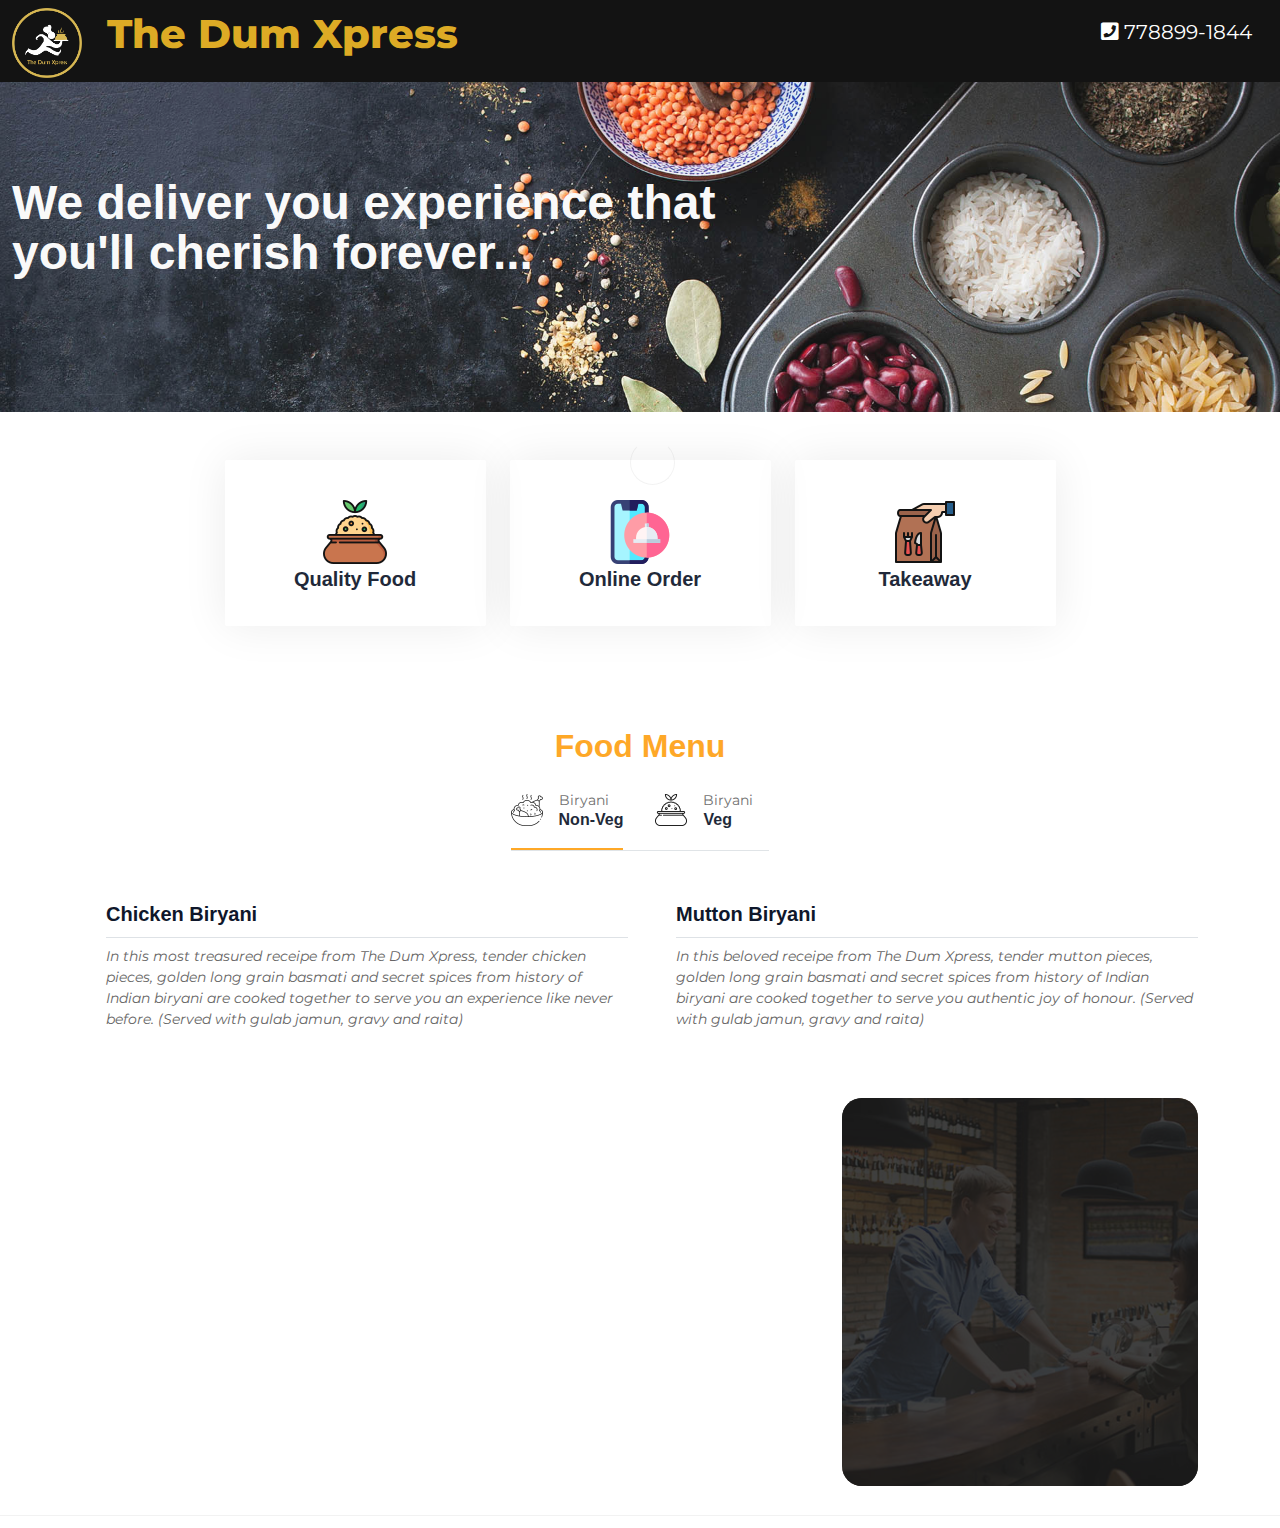
==== index.html @ 3f88f03e "header change" ====
<!DOCTYPE html>
<html lang="en">
<head>
    <title>The Dum Xpress</title>

     <meta charset="UTF-8">
     <meta http-equiv="X-UA-Compatible" content="IE=Edge">
     <meta name="description" content="">
     <meta name="keywords" content="">
     <meta name="author" content="">
     <meta name="viewport" content="initial-scale = 1.0,maximum-scale = 1.0" />
     <link rel="icon" type="image/png"  href="images/logo.png">
    
     <link rel="stylesheet" href="css/font-awesome.min.css">
     <link rel="stylesheet" href="css/animate.css">
     <link rel="stylesheet" href="css/owl.carousel.css">
     <link rel="stylesheet" href="css/owl.theme.default.min.css">
     <link rel="stylesheet" href="css/magnific-popup.css">

     <!-- retron -->
     <!-- Icon Font Stylesheet -->
     <link href="https://cdnjs.cloudflare.com/ajax/libs/font-awesome/5.10.0/css/all.min.css" rel="stylesheet">
     <link href="https://cdn.jsdelivr.net/npm/bootstrap-icons@1.4.1/font/bootstrap-icons.css" rel="stylesheet">

     <!-- Customized Bootstrap Stylesheet -->
     <link href="css/retron/bootstrap.min.css" rel="stylesheet">

     <!-- Template Stylesheet -->
     <link href="css/retron/style.css" rel="stylesheet">
     <!-- MAIN CSS -->
     <link rel="stylesheet" href="css/templatemo-style.css">
</head>
<body class="bg-white">

     <!-- PRE LOADER -->
     <section class="preloader">
          <div class="spinner">

               <span class="spinner-rotate"></span>
               
          </div>
     </section>

     <div class="container-fluid py-1" style="background-color: black;color:white">
        <a class="navbar-brand d-none d-lg-inline" style="color: white;" href="#">
          <img width="70px" height="70px" src="images/logo.png"/>
        </a>
        <a class="navbar-brand mt-2 m-1 d-none d-lg-inline" style="color:#DBA514;font-weight: 800;font-size: 40px" href="#">
           The Dum Xpress
        </a>
        <a class="navbar-brand mt-2" style="float: right;color: white;" href="#">
            <i class="fa fa-phone-square fa-1x "></i>
            778899-1844
        </a>
    </div>

     <!-- HOME -->
     <section id="home" >
        <div class="row p-0 m-0">
            <div class="container p-0 m-0">
                <div class="col-md-8 col-sm-12 m-1 p-2 my-5 py-5">
                     <!-- <h3> &amp;</h3> -->
                     <h1 style="color: #f9f9f9;">We deliver you experience that you'll cherish forever...</h1>
                </div>
           </div>
        </div>
     </section>
     
     <!-- Service Start -->
     <div class="container-xxl py-5">
          <div class="container">
               <div class="row g-4 justify-content-center">
           
               <div class="col-lg-3 col-sm-6 wow fadeInUp text-center" data-wow-delay="0.3s">
                    <div class="service-item rounded pt-3">
                         <div class="p-4">
                            <img src="images/biryani.png" style="color: #FEA116;"/>  
                            <h5>Quality Food</h5>
                         </div>
                    </div>
               </div>
               <div class="col-lg-3 col-sm-6 wow fadeInUp text-center" data-wow-delay="0.5s">
                    <div class="service-item rounded pt-3">
                         <div class="p-4">
                              <img src="images/food-delivery.png" style="color: #FEA116;"/>
                              <h5>Online Order</h5>
                         </div>
                    </div>
               </div>
               <div class="col-lg-3 col-sm-6 wow fadeInUp text-center" data-wow-delay="0.7s">
                    <div class="service-item rounded pt-3">
                         <div class="p-4">
                              <!-- <i class="fa fa-3x fa-headset text-primary mb-4"></i> -->
                              <img src="images/take-away.png" style="color: #FEA116;"/>
                              <h5>Takeaway</h5>
                         </div>
                    </div>
               </div>
               </div>
          </div>
     </div>
     <!-- Service End --> 

     
     <!-- Menu Start -->
     <div class="container-xxl py-5">
          <div class="container">
              <div class="text-center wow fadeInUp" data-wow-delay="0.1s">
                  <h2 class=" text-center text-primary">Food Menu</h5>
              </div>
              <div class="tab-class text-center wow fadeInUp" data-wow-delay="0.1s">
                  <ul class="nav nav-pills d-inline-flex justify-content-center border-bottom mb-5">
                      <li class="nav-item">
                          <a class="d-flex align-items-center text-start mx-3 ms-0 pb-3 active" data-bs-toggle="pill" href="#tab-1">
                              <!-- <i class="fa fa-coffee fa-2x text-primary"></i> -->
                              <img src="images/biryani_menu_nonveg.png" style="color: #FEA116;"/>
                              <div class="ps-3">
                                  <small class="text-body">Biryani</small>
                                  <h6 class="mt-n1 mb-0">Non-Veg</h6>
                              </div>
                          </a>
                      </li>
                      <li class="nav-item">
                          <a class="d-flex align-items-center text-start mx-3 pb-3" data-bs-toggle="pill" href="#tab-2">
                            <img src="images/biryani_menu_veg.png" style="color: #FEA116;"/>
                              <div class="ps-3">
                                  <small class="text-body">Biryani</small>
                                  <h6 class="mt-n1 mb-0">Veg</h6>
                              </div>
                          </a>
                      </li>
                  </ul>
                  <div class="tab-content">
                      <div id="tab-1" class="tab-pane fade show p-0 active">
                          <div class="row g-4">
                              <div class="col-lg-6 col-sm-12">
                                  <div class="d-flex align-items-center">
                                      <div class="w-100 d-flex flex-column text-start ps-4">
                                          <h5 class="d-flex justify-content-between border-bottom pb-2">
                                              <span>Chicken Biryani</span>
                                              <span class="text-primary"></span>
                                          </h5>
                                          <small class="fst-italic">In this most treasured receipe from The Dum Xpress, tender chicken pieces, golden long grain basmati
                                             and secret spices from history of Indian biryani are cooked together to serve you an experience like never before.  (Served with gulab jamun, gravy and raita)</small>
                                      </div>
                                  </div>
                              </div>
                              <div class="col-lg-6 col-sm-12">
                                  <div class="d-flex align-items-center">
                                      <div class="w-100 d-flex flex-column text-start ps-4">
                                          <h5 class="d-flex justify-content-between border-bottom pb-2">
                                              <span>Mutton Biryani</span>
                                              <span class="text-primary"></span>
                                          </h5>
                                          <small class="fst-italic">In this beloved receipe from The Dum Xpress, tender mutton pieces, golden long grain basmati
                                            and secret spices from history of Indian biryani are cooked together to serve you authentic joy of honour.  (Served with gulab jamun, gravy and raita)</small>
                                      </div>
                                  </div>
                              </div>
                              <!-- <div class="col-lg-6 col-sm-12">
                                  <div class="d-flex align-items-center">
                                      <div class="w-100 d-flex flex-column text-start ps-4">
                                          <h5 class="d-flex justify-content-between border-bottom pb-2">
                                              <span>Chicken Biryani Medium</span>
                                              <span class="text-primary">$115</span>
                                          </h5>
                                          <small class="fst-italic">Ipsum ipsum clita erat amet dolor justo diam</small>
                                      </div>
                                  </div>
                              </div>
                              <div class="col-lg-6 col-sm-12">
                                  <div class="d-flex align-items-center">
                                      <div class="w-100 d-flex flex-column text-start ps-4">
                                          <h5 class="d-flex justify-content-between border-bottom pb-2">
                                              <span>Mutton Biryani Medium</span>
                                              <span class="text-primary">$115</span>
                                          </h5>
                                          <small class="fst-italic">Ipsum ipsum clita erat amet dolor justo diam</small>
                                      </div>
                                  </div>
                              </div>
                              <div class="col-lg-6 col-sm-12">
                                  <div class="d-flex align-items-center">
                                      <div class="w-100 d-flex flex-column text-start ps-4">
                                          <h5 class="d-flex justify-content-between border-bottom pb-2">
                                              <span>Chicken Biryani Big</span>
                                              <span class="text-primary">$115</span>
                                          </h5>
                                          <small class="fst-italic">Ipsum ipsum clita erat amet dolor justo diam</small>
                                      </div>
                                  </div>
                              </div>
                              <div class="col-lg-6 col-sm-12">
                                  <div class="d-flex align-items-center">
                                      <div class="w-100 d-flex flex-column text-start ps-4">
                                          <h5 class="d-flex justify-content-between border-bottom pb-2">
                                              <span>Mutton Biryani Big</span>
                                              <span class="text-primary">$115</span>
                                          </h5>
                                          <small class="fst-italic">Ipsum ipsum clita erat amet dolor justo diam</small>
                                      </div>
                                  </div>
                              </div> -->
                          </div>
                      </div>
                      <div id="tab-2" class="tab-pane fade show p-0">
                          <div class="row g-4">
                              <div class="col-lg-6 col-sm-12">
                                  <div class="d-flex align-items-center">
                                      <div class="w-100 d-flex flex-column text-start ps-4">
                                          <h5 class="d-flex justify-content-between border-bottom pb-2">
                                              <span>Veg Biryani</span>
                                              <span class="text-primary"></span>
                                          </h5>
                                          <small class="fst-italic">In this most edored receipe from The Dum Xpress, fresh hand picked vegitables, long grain basmati
                                            and secret spices from history of Indian biryani are cooked together to fill you heart with full of glory.  (Served with gulab jamun, gravy and raita)</small>
                                      </div>
                                  </div>
                              </div>
                              <!-- <div class="col-lg-6 col-sm-12">
                                  <div class="d-flex align-items-center">
                                      <div class="w-100 d-flex flex-column text-start ps-4">
                                          <h5 class="d-flex justify-content-between border-bottom pb-2">
                                              <span>Veg Biryani Medium</span>
                                              <span class="text-primary">$115</span>
                                          </h5>
                                          <small class="fst-italic">Ipsum ipsum clita erat amet dolor justo diam</small>
                                      </div>
                                  </div>
                              </div>
                              <div class="col-lg-6 col-sm-12">
                                  <div class="d-flex align-items-center">
                                      <div class="w-100 d-flex flex-column text-start ps-4">
                                          <h5 class="d-flex justify-content-between border-bottom pb-2">
                                              <span>Veg Biryani Big</span>
                                              <span class="text-primary">$115</span>
                                          </h5>
                                          <small class="fst-italic">Ipsum ipsum clita erat amet dolor justo diam</small>
                                      </div>
                                  </div>
                              </div> -->
                          </div>
                      </div>
                  </div>
              </div>
          </div>
     </div>
     <!-- Menu End -->

     <!-- CONTACT -->
     <section id="contact" data-stellar-background-ratio="0.5" style="padding: 20px 0;">
          <div class="container">
               <div class="row">
	<!-- How to change your own map point
            1. Go to Google Maps
            2. Click on your location point
            3. Click "Share" and choose "Embed map" tab
            4. Copy only URL and paste it within the src="" field below
	-->
                    <div class="wow fadeInUp col-md-8 col-sm-12" data-wow-delay="0.4s">
                         <div id="google-map">
                              <iframe src="https://www.google.com/maps/embed?pb=!1m14!1m8!1m3!1d14887.042581620892!2d79.0320627!3d21.1221067!3m2!1i1024!2i768!4f13.1!3m3!1m2!1s0x3bd4c1aa6cbe391d%3A0x4a31691887460ad0!2sThe%20Dum%20Xpress!5e0!3m2!1sen!2sin!4v1685769042332!5m2!1sen!2sin" allowfullscreen></iframe>
                         </div>
                    </div>    
                    <div class="col-md-4 col-sm-12">
                        <div class="footer-info footer-open-hour">
                            <div class="section-title">
                                 <h2 class="wow fadeInUp" data-wow-delay="0.2s">Contact Us</h2>
                            </div>
                            <div class="wow fadeInUp" data-wow-delay="0.4s">
                                <div>
                                    <strong>Mobile Number</strong>
                                    <p>778899-1844</p>
                                 </div>
                                 <div>
                                      <strong>Email</strong>
                                      <p>info@thedumxpress.com</p>
                                 </div>
                            </div>
                            <div class="section-title">
                                <h2 class="wow fadeInUp" data-wow-delay="0.2s">Open Hours</h2>
                            </div>
                            <div class="wow fadeInUp" data-wow-delay="0.4s">
                                <div>
                                     <strong>Tuesday to Sunday</strong>
                                     <p>3:00 PM - 11:00 PM</p>
                                </div>
                                <div>
                                    <strong>Monday</strong>
                                    <p>Closed</p>
                                 </div>
                            </div>
                        </div>
                    </div>

               </div>
          </div>
     </section>          

    <div style="border-top: 1px solid rgba(0,0,0,0.05); padding: 6px 0; padding-bottom: 6px;"></div>
    
     <!-- SCRIPTS -->
     <script src="js/jquery.js"></script>
     <script src="js/bootstrap.min.js"></script>
     <script src="js/jquery.stellar.min.js"></script>
     <script src="js/wow.min.js"></script>
     <script src="js/owl.carousel.min.js"></script>
     <script src="js/jquery.magnific-popup.min.js"></script>
     <script src="js/smoothscroll.js"></script>
     <script src="js/custom.js"></script>

     <!-- JavaScript Libraries -->
    <script src="https://cdn.jsdelivr.net/npm/bootstrap@5.0.0/dist/js/bootstrap.bundle.min.js"></script>
    <script src="lib/easing/easing.min.js"></script>
    <script src="lib/waypoints/waypoints.min.js"></script>
    <script src="lib/counterup/counterup.min.js"></script>
    <script src="lib/tempusdominus/js/moment.min.js"></script>
    <script src="lib/tempusdominus/js/moment-timezone.min.js"></script>
    <script src="lib/tempusdominus/js/tempusdominus-bootstrap-4.min.js"></script>

    <!-- Template Javascript -->
    <script src="js/main.js"></script>

</body>
</html>
---- css/retron/style.css ----
/********** Template CSS **********/
:root {
    --primary: #FEA116;
    --light: #F1F8FF;
    --dark: #0F172B;
}

.ff-secondary {
    font-family: 'Pacifico', cursive;
}

.fw-medium {
    font-weight: 600 !important;
}

.fw-semi-bold {
    font-weight: 700 !important;
}

.back-to-top {
    position: fixed;
    display: none;
    right: 45px;
    bottom: 45px;
    z-index: 99;
}


/*** Spinner ***/
#spinner {
    opacity: 0;
    visibility: hidden;
    transition: opacity .5s ease-out, visibility 0s linear .5s;
    z-index: 99999;
}

#spinner.show {
    transition: opacity .5s ease-out, visibility 0s linear 0s;
    visibility: visible;
    opacity: 1;
}


/*** Button ***/
.btn {
    font-family: 'Nunito', sans-serif;
    font-weight: 500;
    text-transform: uppercase;
    transition: .5s;
}

.btn.btn-primary,
.btn.btn-secondary {
    color: #FFFFFF;
}

.btn-square {
    width: 38px;
    height: 38px;
}

.btn-sm-square {
    width: 32px;
    height: 32px;
}

.btn-lg-square {
    width: 48px;
    height: 48px;
}

.btn-square,
.btn-sm-square,
.btn-lg-square {
    padding: 0;
    display: flex;
    align-items: center;
    justify-content: center;
    font-weight: normal;
    border-radius: 2px;
}


/*** Navbar ***/
.navbar-dark .navbar-nav .nav-link {
    position: relative;
    margin-left: 25px;
    padding: 35px 0;
    font-size: 15px;
    color: var(--light) !important;
    text-transform: uppercase;
    font-weight: 500;
    outline: none;
    transition: .5s;
}

.sticky-top.navbar-dark .navbar-nav .nav-link {
    padding: 20px 0;
}

.navbar-dark .navbar-nav .nav-link:hover,
.navbar-dark .navbar-nav .nav-link.active {
    color: var(--primary) !important;
}

.navbar-dark .navbar-brand img {
    max-height: 60px;
    transition: .5s;
}

.sticky-top.navbar-dark .navbar-brand img {
    max-height: 45px;
}

@media (max-width: 991.98px) {
    .sticky-top.navbar-dark {
        position: relative;
    }

    .navbar-dark .navbar-collapse {
        margin-top: 15px;
        border-top: 1px solid rgba(255, 255, 255, .1)
    }

    .navbar-dark .navbar-nav .nav-link,
    .sticky-top.navbar-dark .navbar-nav .nav-link {
        padding: 10px 0;
        margin-left: 0;
    }

    .navbar-dark .navbar-brand img {
        max-height: 45px;
    }
}

@media (min-width: 992px) {
    .navbar-dark {
        position: absolute;
        width: 100%;
        top: 0;
        left: 0;
        z-index: 999;
        background: transparent !important;
    }
    
    .sticky-top.navbar-dark {
        position: fixed;
        background: var(--dark) !important;
    }
}


/*** Hero Header ***/
.hero-header {
    background: linear-gradient(rgba(15, 23, 43, .9), rgba(15, 23, 43, .9)), url(../img/bg-hero.jpg);
    background-position: center center;
    background-repeat: no-repeat;
    background-size: cover;
}

.hero-header img {
    animation: imgRotate 50s linear infinite;
}

@keyframes imgRotate { 
    100% { 
        transform: rotate(360deg); 
    } 
}

.breadcrumb-item + .breadcrumb-item::before {
    color: rgba(255, 255, 255, .5);
}


/*** Section Title ***/
.section-title {
    position: relative;
    display: inline-block;
}
/* 
.section-title::before {
    position: absolute;
    content: "";
    width: 45px;
    height: 2px;
    top: 50%;
    left: -55px;
    margin-top: -1px;
    background: var(--primary);
}

.section-title::after {
    position: absolute;
    content: "";
    width: 45px;
    height: 2px;
    top: 50%;
    right: -55px;
    margin-top: -1px;
    background: var(--primary);
} */

.section-title.text-start::before,
.section-title.text-end::after {
    display: none;
}


/*** Service ***/
.service-item {
    box-shadow: 0 0 45px rgba(0, 0, 0, .08);
    transition: .5s;
}

.service-item:hover {
    background: var(--primary);
}

.service-item * {
    transition: .5s;
}

.service-item:hover * {
    color: var(--light) !important;
}


/*** Food Menu ***/
.nav-pills .nav-item .active {
    border-bottom: 2px solid var(--primary);
}


/*** Youtube Video ***/
.video {
    position: relative;
    height: 100%;
    min-height: 500px;
    background: linear-gradient(rgba(15, 23, 43, .1), rgba(15, 23, 43, .1)), url(../img/video.jpg);
    background-position: center center;
    background-repeat: no-repeat;
    background-size: cover;
}

.video .btn-play {
    position: absolute;
    z-index: 3;
    top: 50%;
    left: 50%;
    transform: translateX(-50%) translateY(-50%);
    box-sizing: content-box;
    display: block;
    width: 32px;
    height: 44px;
    border-radius: 50%;
    border: none;
    outline: none;
    padding: 18px 20px 18px 28px;
}

.video .btn-play:before {
    content: "";
    position: absolute;
    z-index: 0;
    left: 50%;
    top: 50%;
    transform: translateX(-50%) translateY(-50%);
    display: block;
    width: 100px;
    height: 100px;
    background: var(--primary);
    border-radius: 50%;
    animation: pulse-border 1500ms ease-out infinite;
}

.video .btn-play:after {
    content: "";
    position: absolute;
    z-index: 1;
    left: 50%;
    top: 50%;
    transform: translateX(-50%) translateY(-50%);
    display: block;
    width: 100px;
    height: 100px;
    background: var(--primary);
    border-radius: 50%;
    transition: all 200ms;
}

.video .btn-play img {
    position: relative;
    z-index: 3;
    max-width: 100%;
    width: auto;
    height: auto;
}

.video .btn-play span {
    display: block;
    position: relative;
    z-index: 3;
    width: 0;
    height: 0;
    border-left: 32px solid var(--dark);
    border-top: 22px solid transparent;
    border-bottom: 22px solid transparent;
}

@keyframes pulse-border {
    0% {
        transform: translateX(-50%) translateY(-50%) translateZ(0) scale(1);
        opacity: 1;
    }

    100% {
        transform: translateX(-50%) translateY(-50%) translateZ(0) scale(1.5);
        opacity: 0;
    }
}

#videoModal {
    z-index: 99999;
}

#videoModal .modal-dialog {
    position: relative;
    max-width: 800px;
    margin: 60px auto 0 auto;
}

#videoModal .modal-body {
    position: relative;
    padding: 0px;
}

#videoModal .close {
    position: absolute;
    width: 30px;
    height: 30px;
    right: 0px;
    top: -30px;
    z-index: 999;
    font-size: 30px;
    font-weight: normal;
    color: #FFFFFF;
    background: #000000;
    opacity: 1;
}


/*** Team ***/
.team-item {
    box-shadow: 0 0 45px rgba(0, 0, 0, .08);
    height: calc(100% - 38px);
    transition: .5s;
}

.team-item img {
    transition: .5s;
}

.team-item:hover img {
    transform: scale(1.1);
}

.team-item:hover {
    height: 100%;
}

.team-item .btn {
    border-radius: 38px 38px 0 0;
}


/*** Testimonial ***/
.testimonial-carousel .owl-item .testimonial-item,
.testimonial-carousel .owl-item.center .testimonial-item * {
    transition: .5s;
}

.testimonial-carousel .owl-item.center .testimonial-item {
    background: var(--primary) !important;
    border-color: var(--primary) !important;
}

.testimonial-carousel .owl-item.center .testimonial-item * {
    color: var(--light) !important;
}

.testimonial-carousel .owl-dots {
    margin-top: 24px;
    display: flex;
    align-items: flex-end;
    justify-content: center;
}

.testimonial-carousel .owl-dot {
    position: relative;
    display: inline-block;
    margin: 0 5px;
    width: 15px;
    height: 15px;
    border: 1px solid #CCCCCC;
    border-radius: 15px;
    transition: .5s;
}

.testimonial-carousel .owl-dot.active {
    background: var(--primary);
    border-color: var(--primary);
}


/*** Footer ***/
.footer .btn.btn-social {
    margin-right: 5px;
    width: 35px;
    height: 35px;
    display: flex;
    align-items: center;
    justify-content: center;
    color: var(--light);
    border: 1px solid #FFFFFF;
    border-radius: 35px;
    transition: .3s;
}

.footer .btn.btn-social:hover {
    color: var(--primary);
}

.footer .btn.btn-link {
    display: block;
    margin-bottom: 5px;
    padding: 0;
    text-align: left;
    color: #FFFFFF;
    font-size: 15px;
    font-weight: normal;
    text-transform: capitalize;
    transition: .3s;
}

.footer .btn.btn-link::before {
    position: relative;
    content: "\f105";
    font-family: "Font Awesome 5 Free";
    font-weight: 900;
    margin-right: 10px;
}

.footer .btn.btn-link:hover {
    letter-spacing: 1px;
    box-shadow: none;
}

.footer .copyright {
    padding: 25px 0;
    font-size: 15px;
    border-top: 1px solid rgba(256, 256, 256, .1);
}

.footer .copyright a {
    color: var(--light);
}

.footer .footer-menu a {
    margin-right: 15px;
    padding-right: 15px;
    border-right: 1px solid rgba(255, 255, 255, .1);
}

.footer .footer-menu a:last-child {
    margin-right: 0;
    padding-right: 0;
    border-right: none;
}
---- css/templatemo-style.css ----
/*

Eatery Cafe Template 

http://www.templatemo.com/tm-515-eatery

*/

  @import url('https://fonts.googleapis.com/css?family=Montserrat:400,700');

  body {
    background: #ffffff;
    font-family: 'Montserrat', sans-serif;
    overflow-x: hidden;
  }



  /*---------------------------------------
     TYPOGRAPHY              
  -----------------------------------------*/

  h1,h2,h3,h4,h5,h6 {
    font-weight: bold;
    line-height: inherit;
  }

  h1 {
    color: #252525;
    font-size: 3em;
    line-height: 50px;
  }

  h2 {
    color: #353535;
    font-size: 2em;
    padding-bottom: 10px;
  }

  h3 {
    font-size: 1.5em;
    margin-bottom: 0;
  }

  h3,
  h3 a {
    color: #454545;
  }

  p {
    color: #757575;
    font-size: 14px;
    font-weight: normal;
    line-height: 24px;
  }



  /*---------------------------------------
     GENERAL               
  -----------------------------------------*/

  html{
    -webkit-font-smoothing: antialiased;
  }

  a {
    color: #252525;
    -webkit-transition: 0.5s;
    transition: 0.5s;
    text-decoration: none !important;
  }

  a:hover, a:active, a:focus {
    color: #ce3232;
    outline: none;
  }

  ::-webkit-scrollbar{
    width: 8px;
    height: 8px;
  }

  ::-webkit-scrollbar-thumb {
    cursor: pointer;
    background: #000000;
  }

  .section-title {
    padding-bottom: 40px;
  }

  .section-title h2 {
    margin: 0;
  }

  .section-title h4 {
    color: #bfbdbd;
    font-size: 10px;
    letter-spacing: 1px;
    text-transform: uppercase;
    margin-top: 0;
  }

  .overlay {
    background: rgba(0,0,0,0.5);
    position: absolute;
    top: 0;
    right: 0;
    bottom: 0;
    left: 0;
    width: 100%;
    height: 100%;
  }

  section {
    position: relative;
    padding: 100px 0;
  }

  #team, 
  #menu,
  #testimonial {
    text-align: center;
  }

  .about-image img,
  .team-thumb img {
    width: 100%;
  }
  
  #google-map iframe {
    border: 0;
    width: 100%;
    height: 390px;
  }



  /*---------------------------------------
     BUTTONS               
  -----------------------------------------*/

  .section-btn {
    background: #ce3232;
    border-radius: 0;
    border: 0;
    color: #f9f9f9;
    font-size: inherit;
    font-weight: normal;
    padding: 10px 25px;
    transition: 0.5s 0.2s;
  }



  /*---------------------------------------
       PRE LOADER              
  -----------------------------------------*/

  .preloader {
    position: fixed;
    top: 0;
    left: 0;
    width: 100%;
    height: 100%;
    z-index: 99999;
    display: flex;
    flex-flow: row nowrap;
    justify-content: center;
    align-items: center;
    background: none repeat scroll 0 0 #ffffff;
  }

  .spinner {
    border: 1px solid transparent;
    border-radius: 3px;
    position: relative;
  }

  .spinner:before {
    content: '';
    box-sizing: border-box;
    position: absolute;
    top: 50%;
    left: 50%;
    width: 45px;
    height: 45px;
    margin-top: -10px;
    margin-left: -10px;
    border-radius: 50%;
    border: 1px solid #575757;
    border-top-color: #ffffff;
    animation: spinner .9s linear infinite;
  }

  @-webkit-@keyframes spinner {
    to {transform: rotate(360deg);}
  }

  @keyframes spinner {
    to {transform: rotate(360deg);}
  }



  /*---------------------------------------
      MENU              
  -----------------------------------------*/

  .custom-navbar {
    border: none;
    margin-bottom: 0;
    padding: 12px 0;
  }

  .custom-navbar .navbar-brand {
    color: #ffffff;
    font-size: 18px;
    font-weight: bold;
  }

  .custom-navbar .navbar-brand span {
    color: #ce3232;
  }

  .top-nav-collapse {
    background: #ffffff;
  }

  .custom-navbar .navbar-nav.navbar-nav-first {
    margin-left: 8em;
  }

  .custom-navbar .navbar-nav.navbar-right li a {
    padding-right: 12px;
    padding-left: 12px;
  }

  .custom-navbar .navbar-nav.navbar-right .section-btn {
    display: inline-block;
    margin: 0.2em 0 0 1em;
  }

  .custom-navbar .navbar-nav.navbar-right .section-btn:hover {
    background: #292929;
    color: #ffffff;
  }

  .custom-navbar .navbar-nav.navbar-right .section-btn:focus {
    color: #ffffff;
  }

  .custom-navbar .navbar-nav.navbar-right .section-btn a {
    padding: 10px 25px;
  }

  .custom-navbar .nav .section-btn a:hover {
    color: #ffffff;
  }

  .custom-navbar .nav li a {
    font-size: 12px;
    font-weight: bold;
    color: #ffffff;
    padding-right: 22px;
    padding-left: 22px;
    text-transform: uppercase;
  }

  .custom-navbar .nav li a:hover {
    background: transparent;
    color: #ce3232;
  }

  .custom-navbar .navbar-nav > li > a:hover,
  .custom-navbar .navbar-nav > li > a:focus {
    background-color: transparent;
  }

  .custom-navbar .nav li.active > a {
    background-color: transparent;
    color: #ce3232;
  }

  .custom-navbar .navbar-toggle {
    border: none;
    padding-top: 10px;
  }

  .custom-navbar .navbar-toggle {
    background-color: transparent;
  }

  .custom-navbar .navbar-toggle .icon-bar {
    background: #252525;
    border-color: transparent;
  }

  @media(min-width:768px) {
    .custom-navbar {
      border-bottom: 0;
      background: 0 0; 
    }

    .custom-navbar.top-nav-collapse {
      background: #ffffff;
      -webkit-box-shadow: 0 1px 30px rgba(0, 0, 0, 0.1);
      -moz-box-shadow: 0 1px 30px rgba(0, 0, 0, 0.1);
      box-shadow: 0 1px 30px rgba(0, 0, 0, 0.1);
      padding: 12px 0;
    }

    .top-nav-collapse .navbar-brand {
      color: #454545;
    }

    .top-nav-collapse .nav li a {
      color: #575757;
    }

    .top-nav-collapse .nav .section-btn a {
      color: #ffffff;
    }
  }



  /*---------------------------------------
      HOME              
  -----------------------------------------*/

  #home {
    padding: 0;
  }

  #home h1 {
    color: #ffffff;
    padding-bottom: 30px;
  }

  #home h3 {
    color: #f9f9f9;
    font-size: 14px;
    line-height: inherit;
    letter-spacing: 2px;
    text-transform: uppercase;
    margin: 0;
  }

  @media (min-width: 768px) {
    .slider .col-md-8 {
      padding-left: 0;
    }
  }

  .slider .owl-dots {
    position: absolute;
    top: 50%;
    right: 2em;
    justify-content: center;
  }

  .owl-theme .owl-dots .owl-dot {
    display: block;
  }

  .owl-theme .owl-dots .owl-dot span {
    width: 12px;
    height: 12px;
    margin: 7px 10px;
    border: 2px solid #d9d9d9;
    background: transparent;
    display: block;
    -webkit-backface-visibility: visible;
    transition: opacity 200ms ease;
    border-radius: 30px;
  }

  .owl-theme .owl-dots .owl-dot.active span, .owl-theme .owl-dots .owl-dot:hover span {
    background-color: #ffffff;
    border-color: transparent;
  }

  .slider .caption {
    display: flex;
    justify-content: center;
    flex-direction: column;
    text-align: left;
    background-color: rgba(20,20,20,0.2);
    height: 100%;
    color: #fff;
    cursor: e-resize;
    padding: 4em 0 0 2em;
  }

  .slider .item {
    background-position: inherit;
    background-repeat: no-repeat;
    background-attachment: local;
    background-size: cover;
    height: 650px;
  }

  .slider .item-first {
    background-image: url(../images/slider-image1.jpg);
  }

  .slider .item-second {
    background-image: url(../images/slider-image2.jpg);
  }

  .slider .item-third {
    background-image: url(../images/slider-image3.jpg);
  }

  .slider .item-second .section-btn {
    background: #292929;
  }

  .slider .item-second .section-btn:hover {
    background: #ffffff;
  }

  .slider .item-third .section-btn {
    background: transparent;
    border: 1px solid #ffffff;
  }

  .slider .item-third .section-btn:hover,
  .slider .item-third .section-btn:focus {
    background: #ce3232;
    border-color: transparent;
    color: #ffffff;
  }



  /*---------------------------------------
      ABOUT              
  -----------------------------------------*/

  #about {
    padding-bottom: 0;
  }

  .about-info {
    padding: 0 6em 5em 0;
  }

  .about-info .section-title {
    padding-bottom: 20px;
  }

  .about-image {
    position: absolute;
  }



  /*---------------------------------------
      TEAM              
  -----------------------------------------*/

  #team {
    background: #f9f9f9;
  }

  .team-thumb {
    position: relative;
    overflow: hidden;
    cursor: pointer;
  }

  .team-info {
    padding: 10px 30px 20px 30px;
  }

  .team-thumb .team-hover {
    position: absolute;
    background: #1c1c1c;
    width: 100%;
    height: 100%;
    top: 0;
    right: 0;
    bottom: 0;
    left: 0;
    text-align: center;
    opacity: 0;
    transform: translateY(100%);
    transition: 0.5s 0.2s;
  }

  .team-thumb:hover .team-hover {
    opacity: 0.95;
    transition-delay: 0.3s;
    transform: translateY(0);
  }

  .team-thumb img {
    transition: 0.5s 0.2s;
  }

  .team-thumb:hover img {
    transform: scale(1.2);
  }

  .team-thumb .social-icon li a {
    background: #292929;
    border-radius: 100%;
    width: 50px;
    height: 50px;
    line-height: 50px;
    color: #d9d9d9;
    font-size: 20px;
    margin: 15px 5px 0 5px;
  }

  .team-thumb .team-item {
    position: absolute;
    top: 50%;
    left: 50%;
    -webkit-transform: translate(-50%,-50%);
    -moz-transform: translate(-50%,-50%);
    transform: translate(-50%,-50%);
  }

  .team-item h4 {
    color: #ffffff;
  }

  .team-info p {
    color: #bfbdbd;
    font-size: 12px;
    font-weight: bold;
    letter-spacing: 1px;
    text-transform: uppercase;
    margin-top: 5px;
  }



  /*---------------------------------------
     MENU              
  -----------------------------------------*/

  #menu {
    padding-bottom: 0;
  }

  #menu .container {
    width: 100%;
  }

  #menu .col-md-4 {
    margin: 0;
    padding: 0;
  }

  .menu-thumb img {
    width: 100%;
    transition: 0.5s;
  }

  .menu-thumb:hover img {
    transform: scale(1.15);
  }

  #menu .menu-thumb {
    overflow: hidden;
    position: relative;
    cursor: pointer;
    width: 102%;
  }

  .menu-thumb .menu-info {
    position: absolute;
    top: 60%;
    left: 0px;
    right: 0px;
    bottom: 0px;
    text-align: left;
    padding: 25px 30px;
    transition: 0.5s 0.2s;
  }

  .menu-info .menu-item {
    float: left;
  }

  .menu-info .menu-price {
    float: right;
  }

  .menu-info .menu-price span {
    font-size: 20px;
    font-weight: bold;
    line-height: normal;
    display: block;
    margin-top: 10px;
  }

  .menu-thumb .menu-info h3,
  .menu-thumb .menu-info p,
  .menu-thumb .menu-info span {
    transform: translateY(100%);
    opacity: 0;
    display: block;
    transition: 0.5s 0.2s;
    color: #ffffff;
    z-index: 2;
    position: relative;
  }

  .menu-thumb .menu-info h3 {
    margin-top: 0;
  }

  .menu-thumb .menu-info p {
    color: #d9d9d9;
    text-transform: uppercase;
    font-size: 10px;
    font-weight: bold;
    letter-spacing: 1px;
  }

  .menu-thumb:hover .menu-info h3,
  .menu-thumb:hover .menu-info p,
  .menu-thumb:hover .menu-info span {
    transform: translateY(0px);
    opacity: 1;
  }

  .menu-thumb:hover .menu-info {
    background: rgba(0,0,0,0.8);
  }



  /*---------------------------------------
      TESTIMONIAL             
  -----------------------------------------*/

  #testimonial {
    background: url('../images/testimonial-bg.jpg') center center no-repeat;
    background-size: cover;
  }

  #testimonial .owl-dots {
    position: relative;
    top: 0;
    right: 0;
    justify-content: center;
  }

  #testimonial .owl-theme .owl-dots .owl-dot,
  #testimonial .owl-theme .owl-dots .owl-dot span {
    display: inline-block;
  }

  #testimonial .owl-theme .owl-dots .owl-dot span {
    margin: 20px 5px;
  }

  #testimonial h2 {
    color: #ffffff;
  }

  #testimonial p,
  .tst-author h4,
  .tst-author span {
    display: inline;
  }

  #testimonial p {
    color: #d9d9d9;
    font-size: 20px;
    line-height: 35px;
  }

  .tst-author {
    margin-top: 20px;
  }

  .tst-author h4,
  .tst-author span {
    color: #b2b2b2;
  }

  .tst-author span {
    margin-left: 5px;
  }



  /*---------------------------------------
      CONTACT             
  -----------------------------------------*/

  #contact .section-title {
    padding-bottom: 0;
  }

  #contact .text-success,
  #contact .text-danger {
    display: none;
  }

  #contact .form-control {
    background: transparent;
    border: 0;
    border-bottom: 1px solid #dddddd;
    border-radius: 0;
    box-shadow: none;
    font-size: 14px;
    font-weight: normal;
    margin-bottom: 15px;
    transition: all ease-in-out 0.4s;
  }

  #contact .form-control:hover,
  #contact .form-control:focus {
    border-bottom-color: #c9c9c9;
  }

  #contact input {
    height: 55px;
  }

  #contact button#cf-submit {
    background: #ce3232;
    border-radius: 0;
    border: 0;
    color: #ffffff;
    font-weight: bold;
    height: 50px;
  }

  #contact button#cf-submit:hover {
    background: #292929;
    color: #ffffff;
  }



  /*---------------------------------------
     FOOTER              
  -----------------------------------------*/

  footer {
    border-top: 1px solid rgba(0,0,0,0.05);
    padding: 120px 0;
    padding-bottom: 80px;
  }

  footer .section-title {
    padding-bottom: 10px;
  }

  footer h2 {
    font-size: 20px;
  }

  footer a,
  footer p {
    color: #909090;
  }

  footer strong {
    color: #d9d9d9;
  }

  footer address p {
    margin-bottom: 0;
  }

  .footer-info,
  footer .social-icon {
    margin-top: 20px;
  }

  .footer-open-hour {
    background: #ce3232;
    background: url('../images/footer-open-hour-bg.jpg') center center no-repeat;
    background-size: cover;
    border-radius: 20px;
    margin-top: 0;
    padding: 8px 8px 8px 25px;
    overflow: hidden;
    position: relative;
    z-index: 22;
  }

  .footer-open-hour::after {
    background: rgba(29,29,29,0.85);
    content: "";
    position: absolute;
    top: 0;
    right: 0;
    bottom: 0;
    left: 0;
    width: 100%;
    height: 100%;
    z-index: -2222;
  }

  .footer-open-hour h2 {
    color: #ffffff;
  }

  .footer-open-hour p {
    color: #d9d9d9;
  }

  .footer-open-hour strong {
    color: #f9f9f9;
  }



  /*---------------------------------------
     SOCIAL ICON              
  -----------------------------------------*/

  .social-icon {
    position: relative;
    padding: 0;
    margin: 0;
  }

  .social-icon li {
    display: inline-block;
    list-style: none;
    margin-bottom: 5px;
  }

  .social-icon li a {
    border-radius: 100px;
    color: #ce3232;
    font-size: 15px;
    width: 35px;
    height: 35px;
    line-height: 35px;
    text-decoration: none;
    text-align: center;
    transition: all 0.4s ease-in-out;
    position: relative;
  }

  .social-icon li a:hover {
    background: #ce3232;
    color: #ffffff;
  }



  /*---------------------------------------
     RESPONSIVE STYLES              
  -----------------------------------------*/

  @media screen and (max-width: 1170px) {
    .custom-navbar .navbar-nav.navbar-nav-first {
      margin-left: inherit;
    }
  }


  @media only screen and (max-width: 1200px) {
    .about-info {
      padding-right: 0;
    }

    .about-image {
      position: relative;
    }
  }


  @media only screen and (max-width: 992px) {
    section {
      padding: 60px 0;
    }

    .custom-navbar .section-btn {
      margin-left: 1em;
    }

    .slider .item {
      background-position: center;
    }

    .about-info {
      padding: 0;
    }

    .team-info {
      margin-bottom: 50px;
    }

    #menu .menu-thumb {
      width: 103%;
    }

    #testimonial {
      background-position: 50% 0 !important;
    }

    #google-map,
    .footer-info {
      margin-bottom: 50px;
    }
  }


  @media only screen and (min-width: 768px) and (max-width: 991px) {
    .custom-navbar .nav li a {
      padding-right: 10px;
      padding-left: 10px;
    }
  }

  @media only screen and (max-width: 767px) {
    h1 {
      font-size: 2.5em;
    }

    h1,h2,h3 {
      line-height: normal;
    }

    .custom-navbar {
      background: #ffffff;
      -webkit-box-shadow: 0 1px 30px rgba(0, 0, 0, 0.1);
      -moz-box-shadow: 0 1px 30px rgba(0, 0, 0, 0.1);
      box-shadow: 0 1px 30px rgba(0, 0, 0, 0.1);
      padding: 10px 0;
      text-align: center;
    }

    .custom-navbar .nav li a {
      line-height: normal;
      padding: 10px;
    }

    .custom-navbar .navbar-brand,
    .top-nav-collapse .navbar-brand {
      color: #252525;
      font-weight: 600;
    }

    .custom-navbar .nav li a,
    .top-nav-collapse .nav li a {
      color: #575757;
    }

    .custom-navbar .navbar-nav.navbar-right li {
      display: inline-block;
    }

    .custom-navbar .navbar-nav.navbar-right .section-btn {
      display: block !important;
      width: 50%;
      margin: 10px auto 10px auto;
      padding: 10px;
    }

    .custom-navbar .section-btn a {
      color: #ffffff !important;
    }

    .slider .caption {
      padding: 0;
    }

    .menu-thumb .menu-info {
      top: 80%;
    }

    footer {
      padding: 60px 0;
      padding-bottom: 60px;
    }

    .footer-open-hour {
      right: 0;
      bottom: 0;
      margin-top: 30px;
    }
  }


  @media only screen and (max-width: 580px) {
    h1 {
      font-size: 2.1em;
    }

    h2 {
      font-size: 1.8em;
    }

    .menu-thumb .menu-info {
      top: 60%;
    }
  }

  #home{
    background-image: url(../images/slider-image1.jpg);
    background-size: cover; 
  }

  .navbar-header a,   .navbar-header h1{
      display: inline;
      vertical-align: top;
      font-family: 'Open Sans', sans-serif;
  }
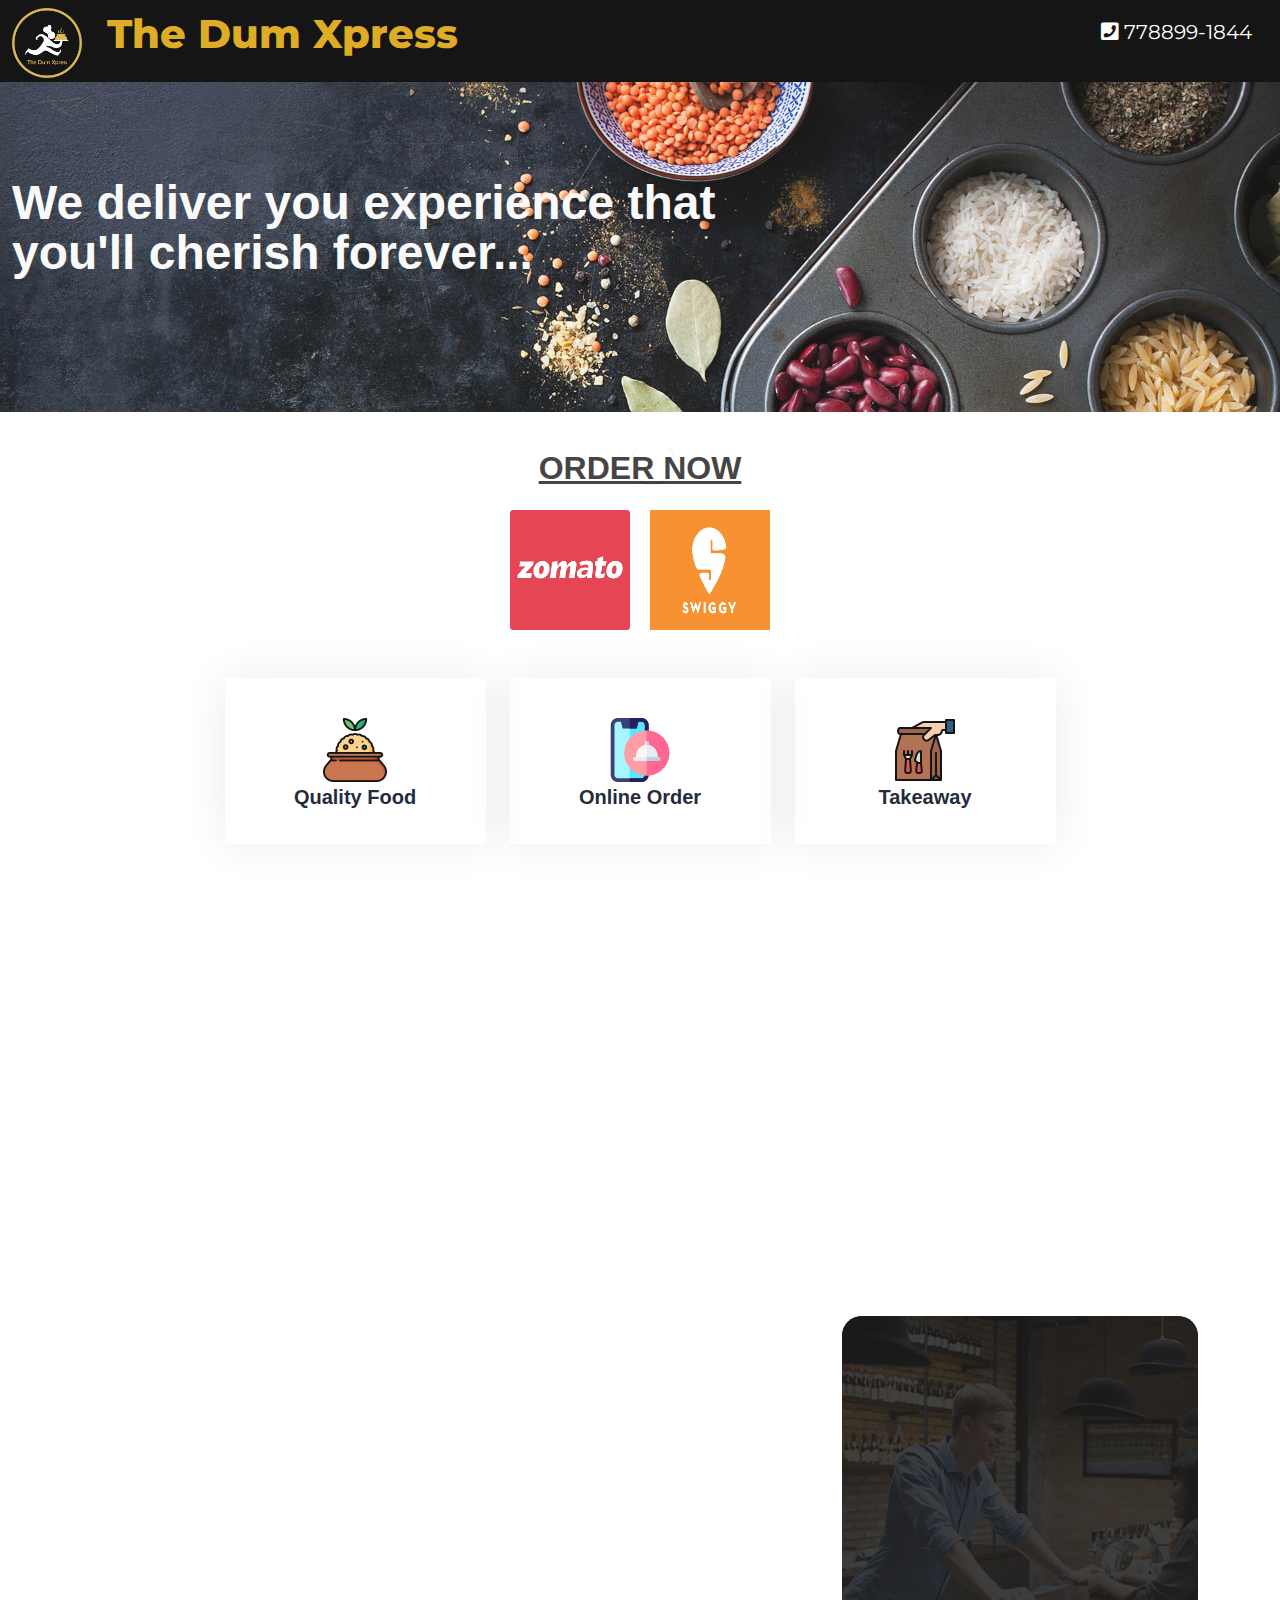
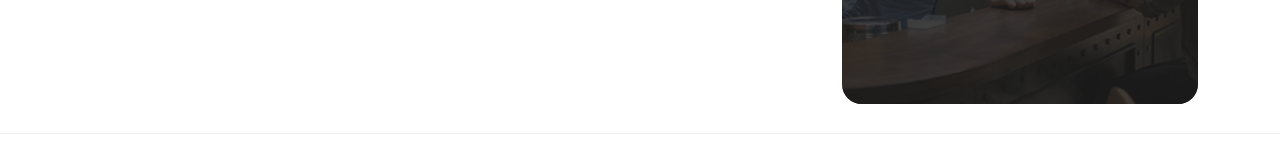
==== commit 289c5e72: "added: zomato swiggy link" ====
--- a/index.html
+++ b/index.html
@@ -42,9 +42,10 @@
      </section>
 
      <div class="container-fluid py-1" style="background-color: black;color:white">
-        <a class="navbar-brand d-none d-lg-inline" style="color: white;" href="#">
+        <a class="navbar-brand" style="color: white;" href="#">
           <img width="70px" height="70px" src="images/logo.png"/>
         </a>
+      
         <a class="navbar-brand mt-2 m-1 d-none d-lg-inline" style="color:#DBA514;font-weight: 800;font-size: 40px" href="#">
            The Dum Xpress
         </a>
@@ -66,6 +67,18 @@
         </div>
      </section>
      
+     <!-- Order Now -->
+    <div class="row g-4 mt-2 justify-content-center">
+        <div class="col-lg-3 col-sm-6 wow fadeInUp text-center" >
+            <h2><u>ORDER NOW</u></h2>
+            <a href="https://link.zomato.com/xqzv/rshare?id=52244365305637d8" class="px-2">
+                <img src="images/zomato.png" width="120" height="120"/>
+            </a>
+            <a href="https://www.swiggy.com/direct/brand/438894?source=swiggy-direct&subSource=generic" class="px-2">
+                <img src="images/swiggy.png" width="120" height="120"/>
+            </a>
+        </div>
+    </div>
      <!-- Service Start -->
      <div class="container-xxl py-5">
           <div class="container">
@@ -283,7 +296,7 @@
                             <div class="wow fadeInUp" data-wow-delay="0.4s">
                                 <div>
                                      <strong>Tuesday to Sunday</strong>
-                                     <p>3:00 PM - 11:00 PM</p>
+                                     <p>12:00 PM - 11:00 PM</p>
                                 </div>
                                 <div>
                                     <strong>Monday</strong>
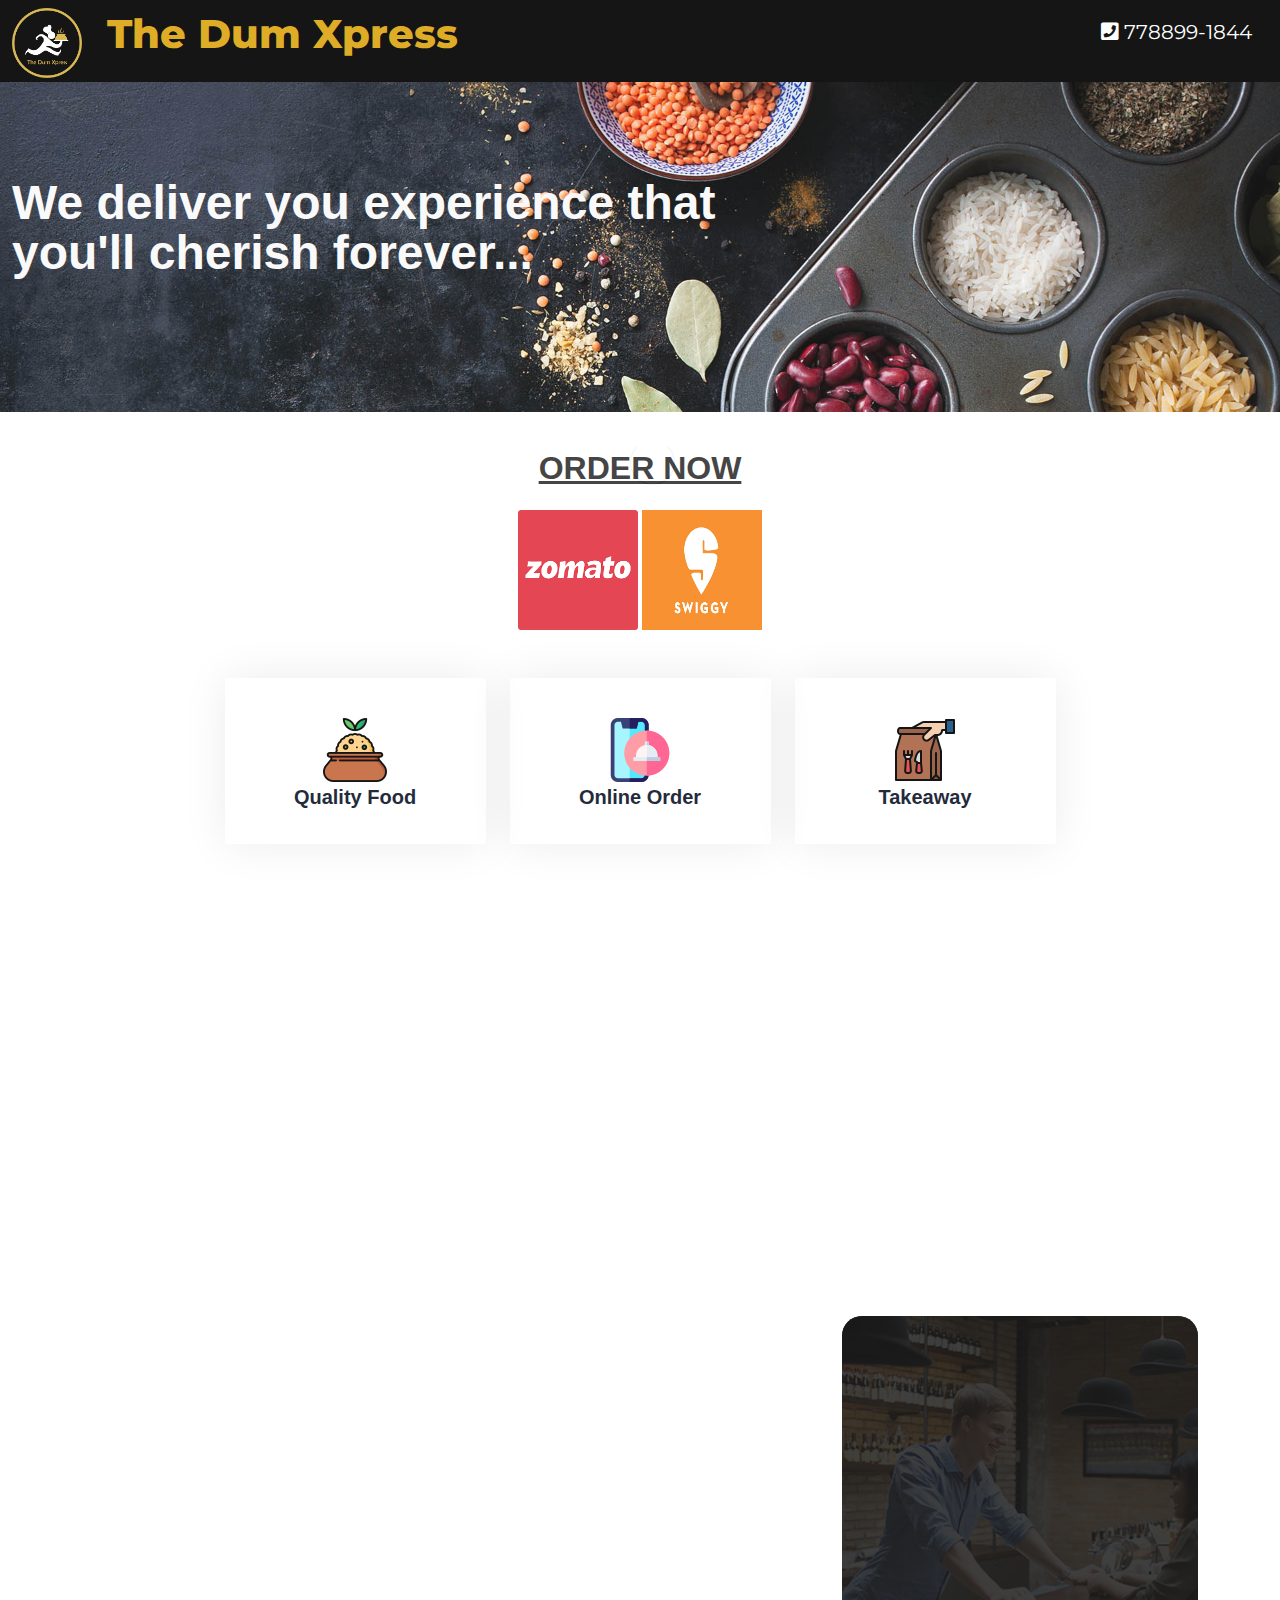
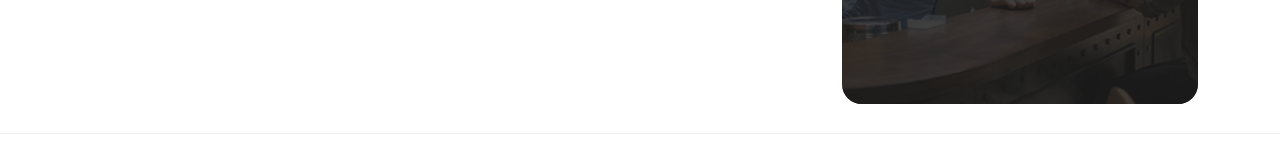
==== commit 5fd92975: "fix: zomato swiggy link" ====
--- a/index.html
+++ b/index.html
@@ -69,12 +69,12 @@
      
      <!-- Order Now -->
     <div class="row g-4 mt-2 justify-content-center">
-        <div class="col-lg-3 col-sm-6 wow fadeInUp text-center" >
+        <div class="col-lg-12 col-sm-12 wow fadeInUp text-center" >
             <h2><u>ORDER NOW</u></h2>
-            <a href="https://link.zomato.com/xqzv/rshare?id=52244365305637d8" class="px-2">
+            <a href="https://link.zomato.com/xqzv/rshare?id=52244365305637d8" >
                 <img src="images/zomato.png" width="120" height="120"/>
             </a>
-            <a href="https://www.swiggy.com/direct/brand/438894?source=swiggy-direct&subSource=generic" class="px-2">
+            <a href="https://www.swiggy.com/direct/brand/438894?source=swiggy-direct&subSource=generic" >
                 <img src="images/swiggy.png" width="120" height="120"/>
             </a>
         </div>
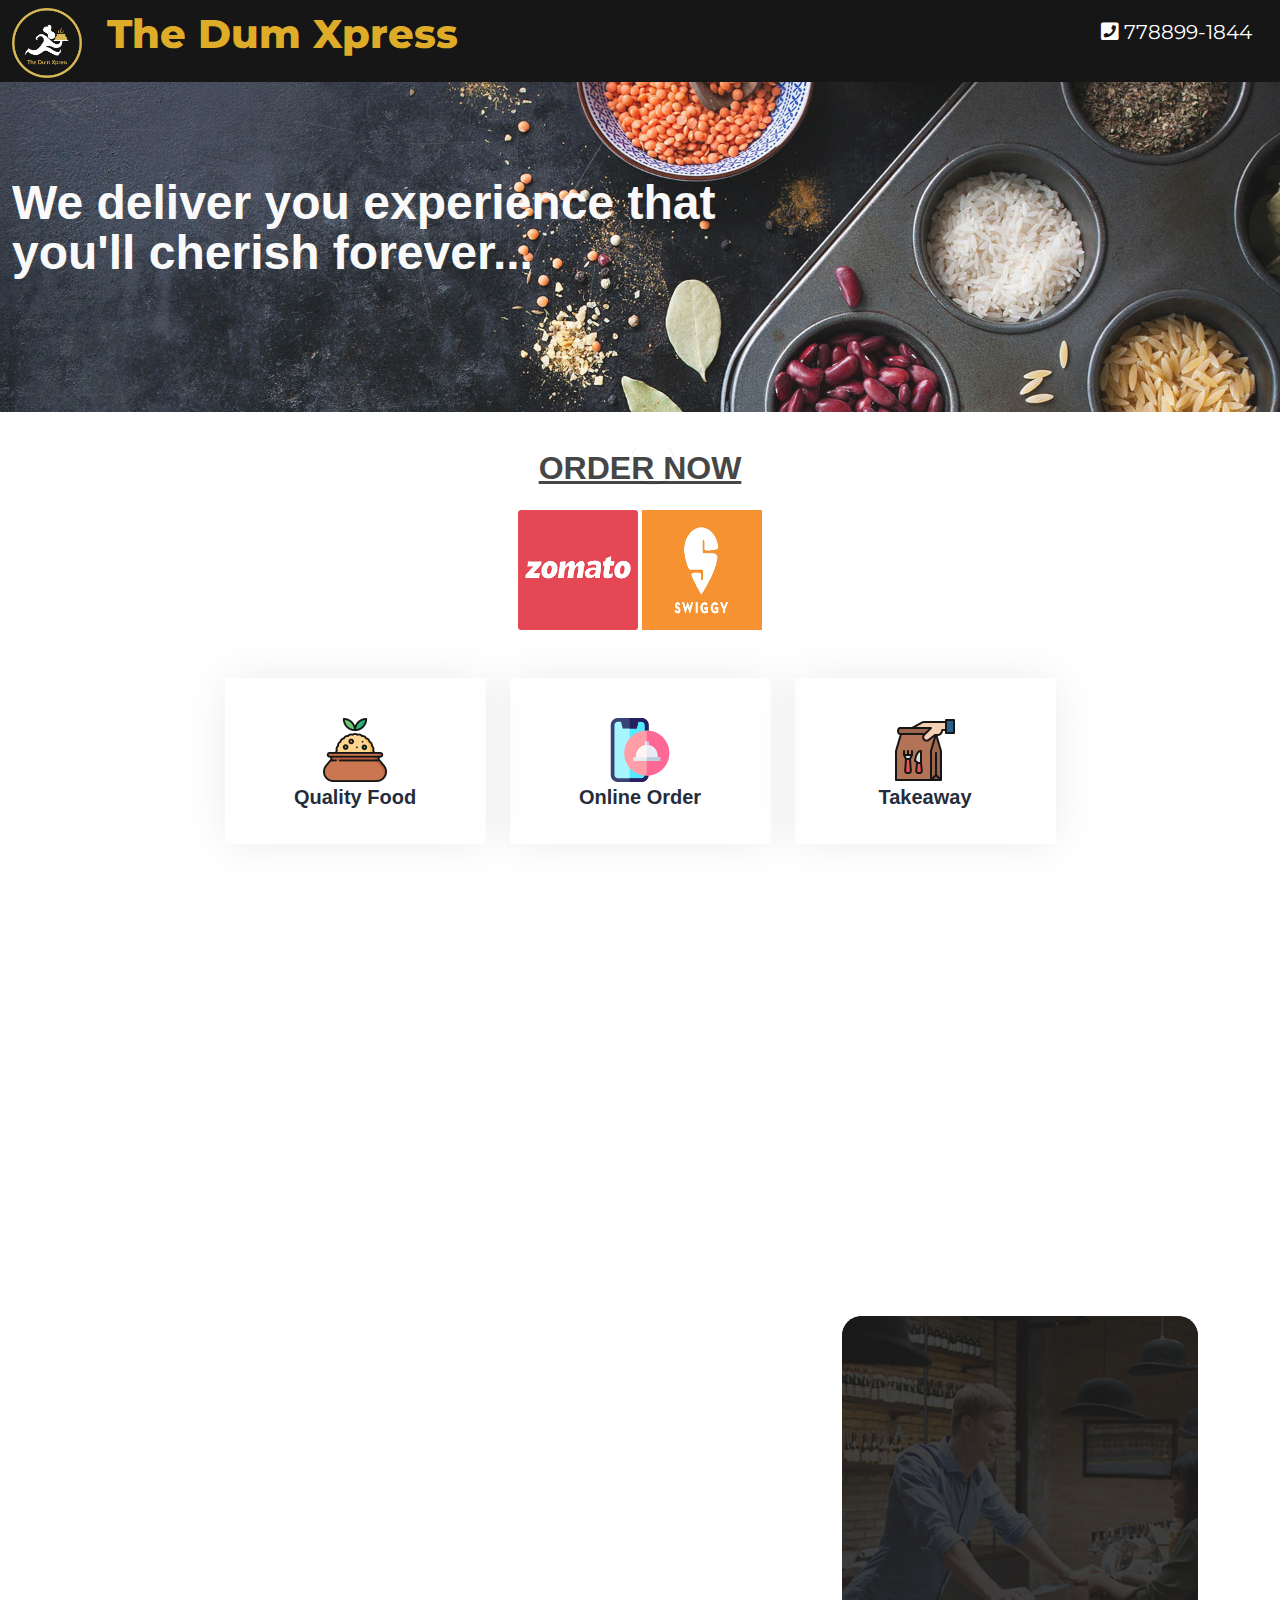
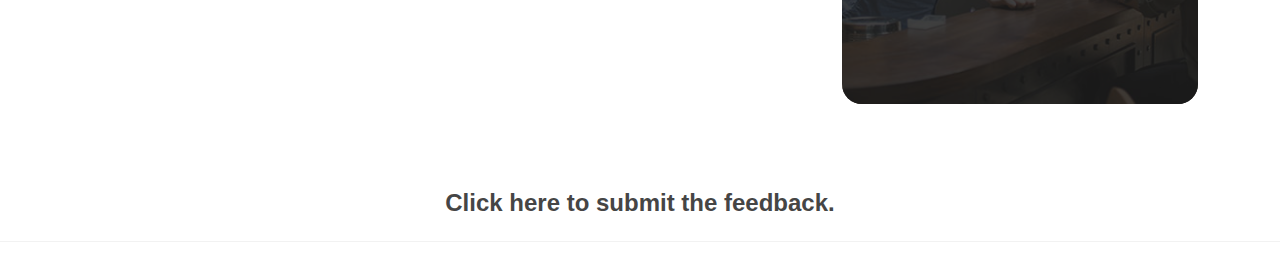
==== commit da16d6b4: "added: feedback form v5" ====
--- a/index.html
+++ b/index.html
@@ -310,6 +310,17 @@
           </div>
      </section>          
 
+    <section style="padding: 20px 0;" id="feedback">
+        <div class="row g-4 mt-2 justify-content-center">
+            <div class="col-lg-12 col-sm-12 text-center" >
+                <h3>
+                  <a href="https://docs.google.com/forms/d/e/1FAIpQLSf1m9kudQblJL9ufFYhzLcLrA2tqHqgk-AgD1fOOibiODsLPQ/viewform?usp=sf_link" >
+                    Click here to submit the feedback.
+                  </a>
+                </h3>
+            </div>
+        </div>
+    </section>
     <div style="border-top: 1px solid rgba(0,0,0,0.05); padding: 6px 0; padding-bottom: 6px;"></div>
     
      <!-- SCRIPTS -->
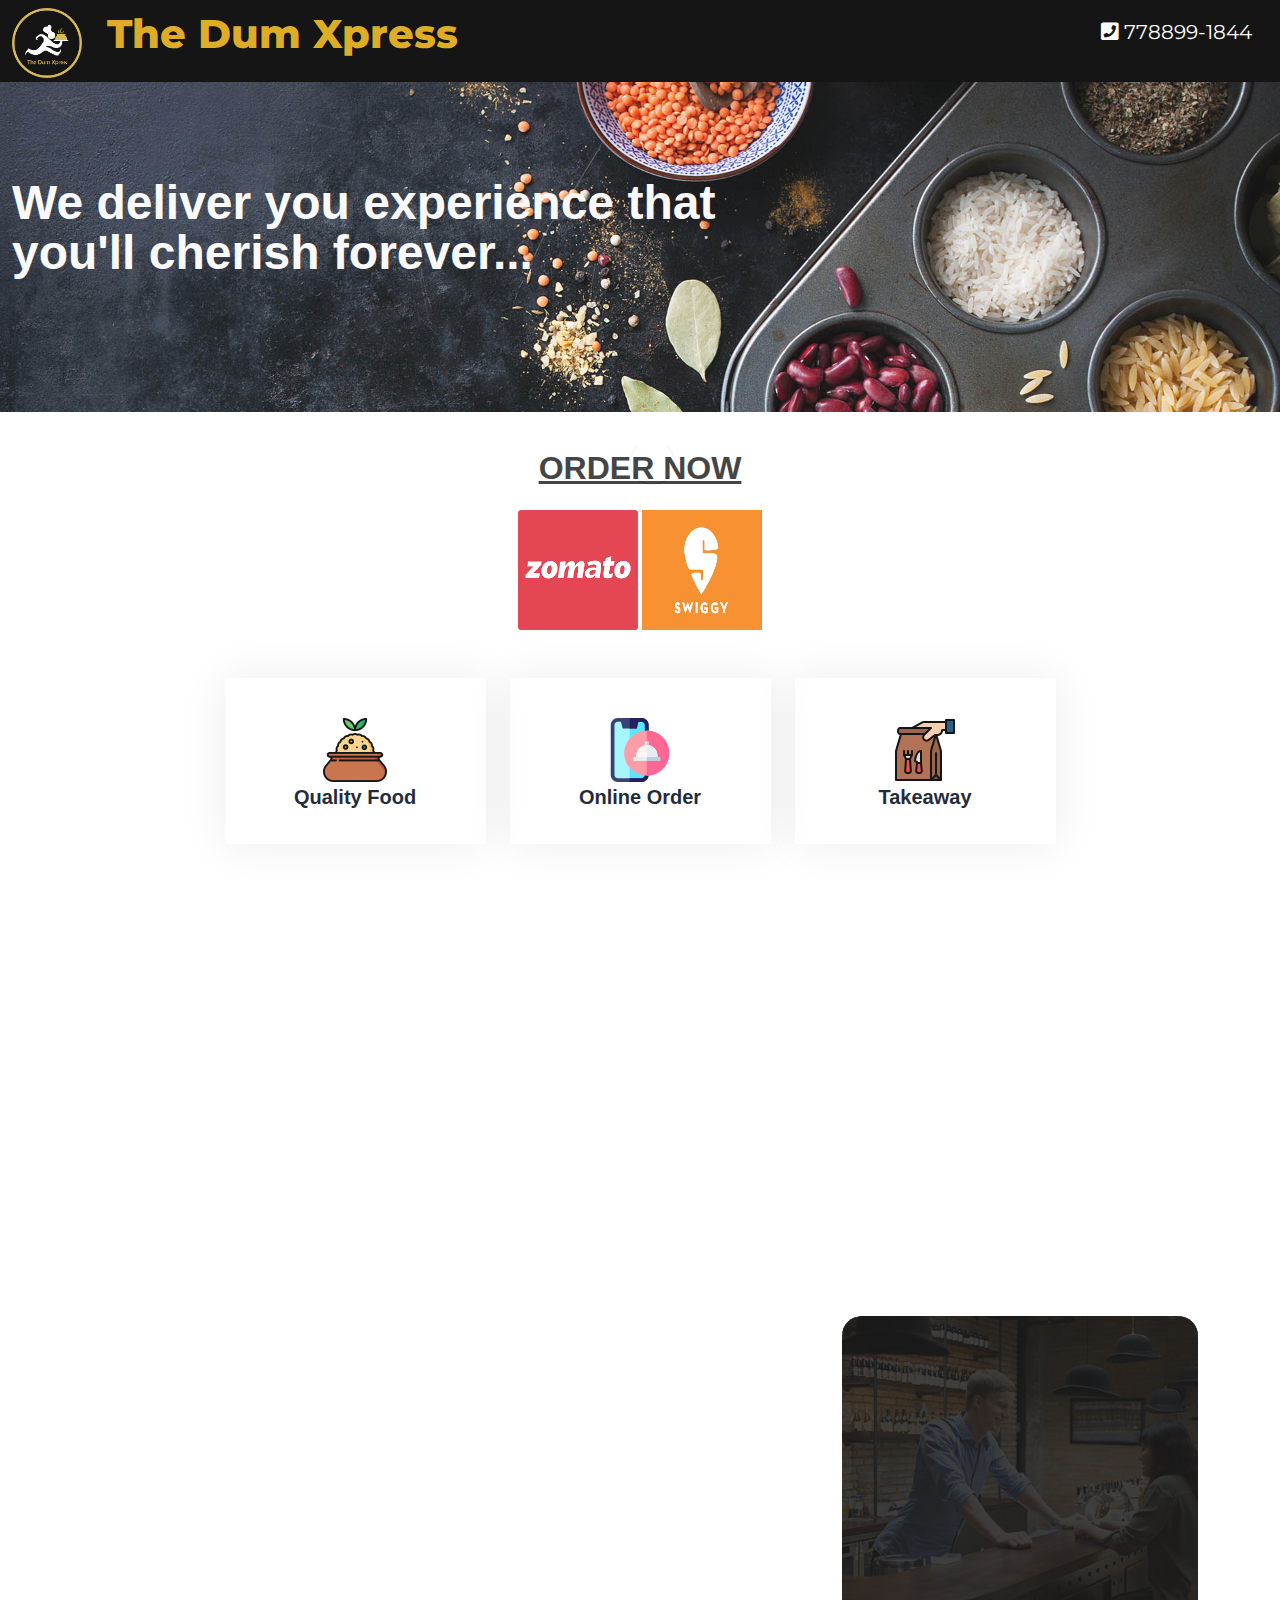
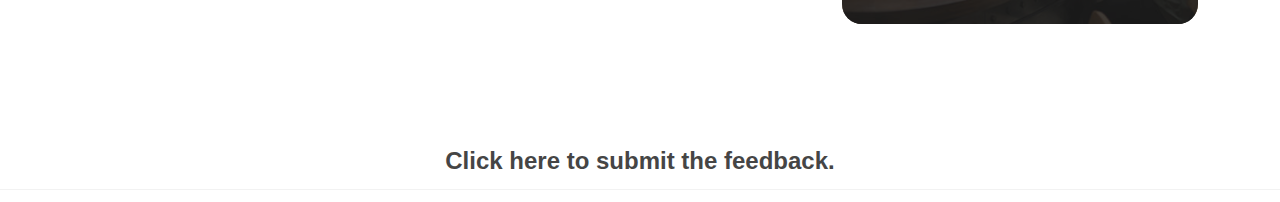
==== commit f4d79835: "added: feedback form v6" ====
--- a/index.html
+++ b/index.html
@@ -295,12 +295,10 @@
                             </div>
                             <div class="wow fadeInUp" data-wow-delay="0.4s">
                                 <div>
-                                     <strong>Tuesday to Sunday</strong>
-                                     <p>12:00 PM - 11:00 PM</p>
+                                     <strong>12:00 PM - 11:00 PM</strong>
                                 </div>
                                 <div>
-                                    <strong>Monday</strong>
-                                    <p>Closed</p>
+                                    <strong>Thursday Closed</strong>
                                  </div>
                             </div>
                         </div>
@@ -310,8 +308,8 @@
           </div>
      </section>          
 
-    <section style="padding: 20px 0;" id="feedback">
-        <div class="row g-4 mt-2 justify-content-center">
+    <section style="padding: 10px 0;" id="feedback">
+        <div class="row justify-content-center">
             <div class="col-lg-12 col-sm-12 text-center" >
                 <h3>
                   <a href="https://docs.google.com/forms/d/e/1FAIpQLSf1m9kudQblJL9ufFYhzLcLrA2tqHqgk-AgD1fOOibiODsLPQ/viewform?usp=sf_link" >
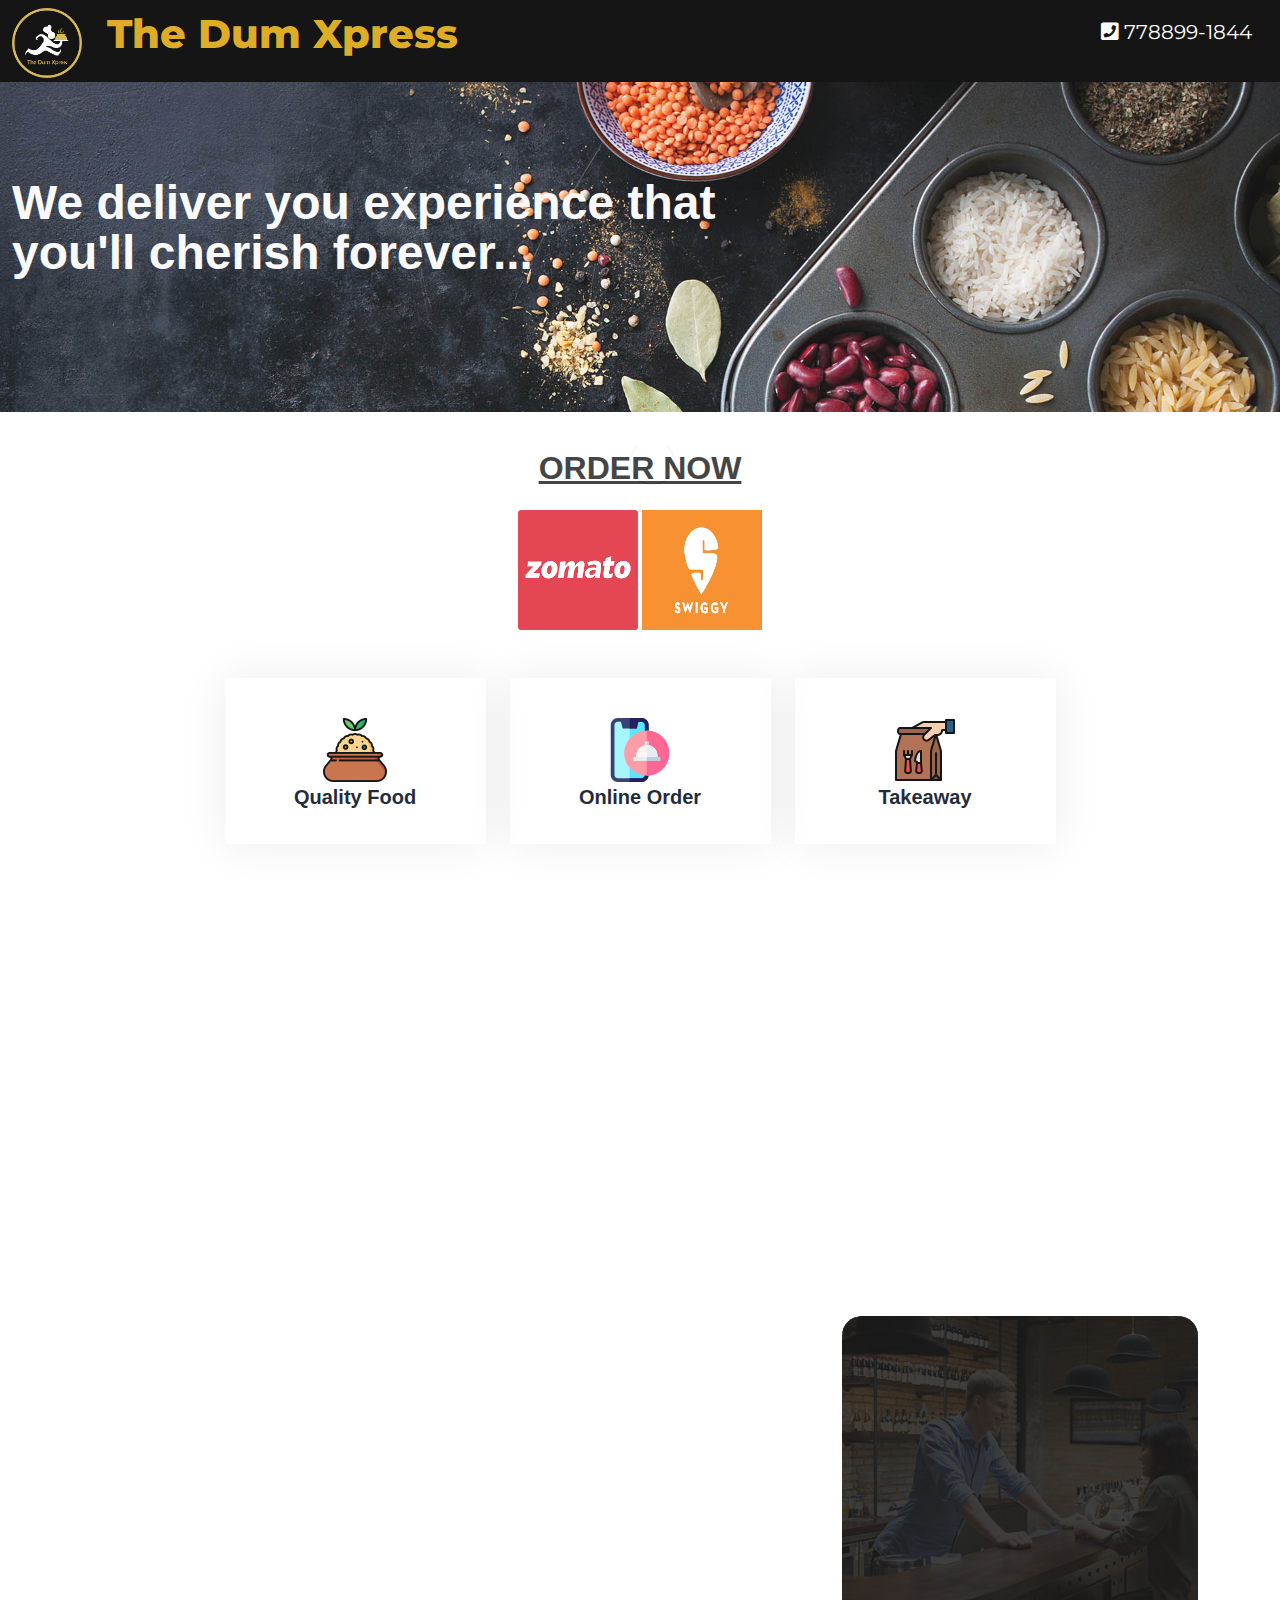
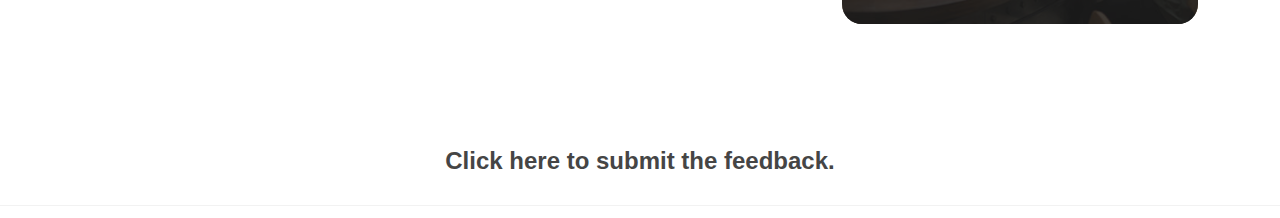
==== commit 227b288d: "added: feedback form v6" ====
--- a/index.html
+++ b/index.html
@@ -310,7 +310,7 @@
 
     <section style="padding: 10px 0;" id="feedback">
         <div class="row justify-content-center">
-            <div class="col-lg-12 col-sm-12 text-center" >
+            <div class="col-lg-12 col-sm-12 text-center mb-3" >
                 <h3>
                   <a href="https://docs.google.com/forms/d/e/1FAIpQLSf1m9kudQblJL9ufFYhzLcLrA2tqHqgk-AgD1fOOibiODsLPQ/viewform?usp=sf_link" >
                     Click here to submit the feedback.
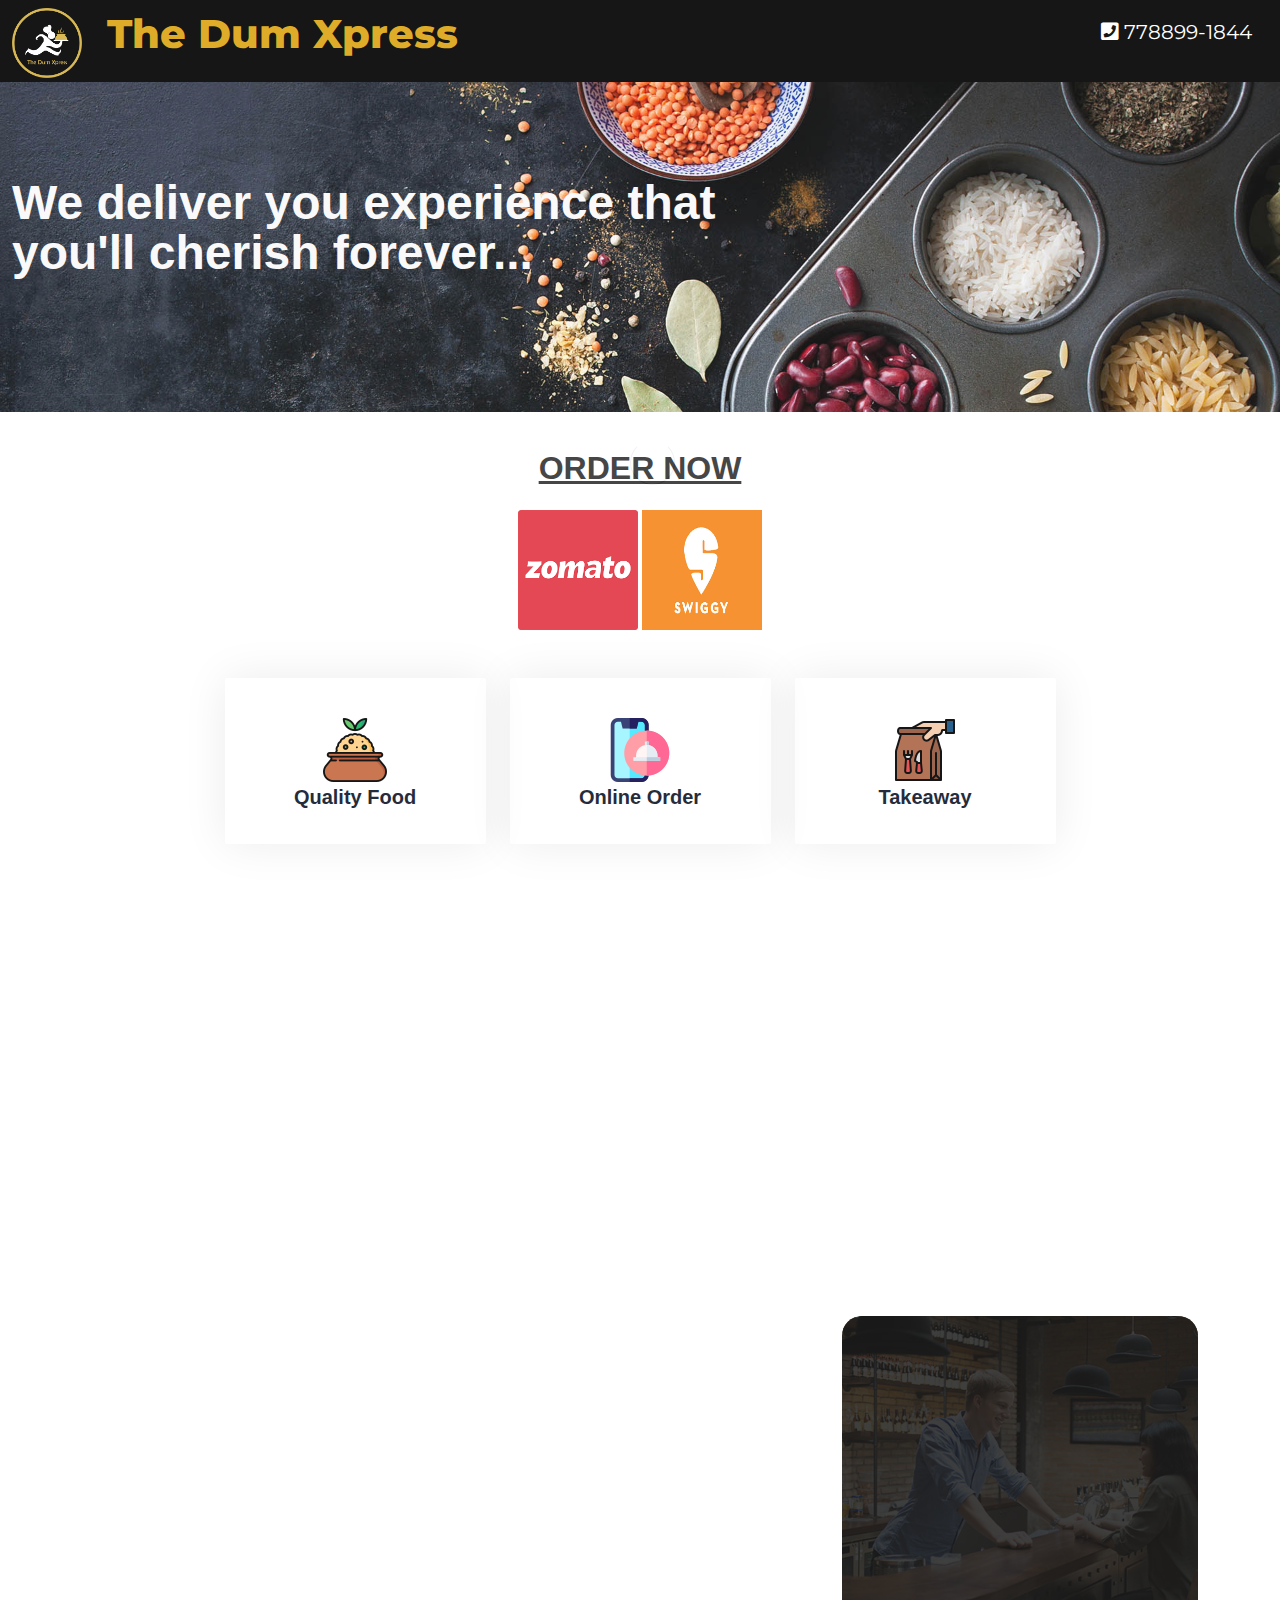
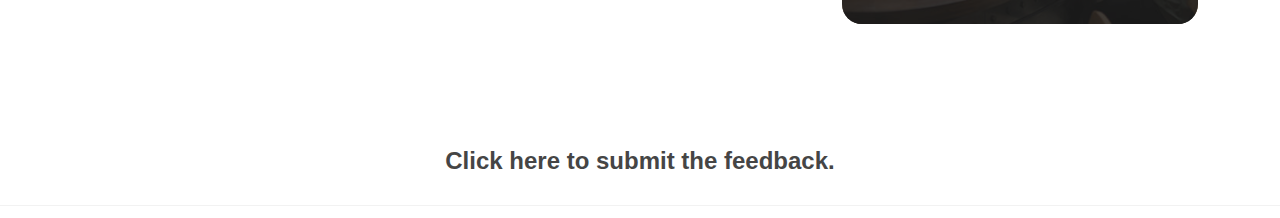
==== commit eef8f946: "added: scroll to feedback" ====
--- a/index.html
+++ b/index.html
@@ -342,6 +342,16 @@
 
     <!-- Template Javascript -->
     <script src="js/main.js"></script>
-
+    <script>
+        if (window.location.hash) {
+            var hash = window.location.hash;
+
+            if ($(hash).length) {
+                $('html, body').animate({
+                    scrollTop: $(hash).offset().top
+                }, 900, 'swing');
+            }
+        }
+    </script>
 </body>
 </html>